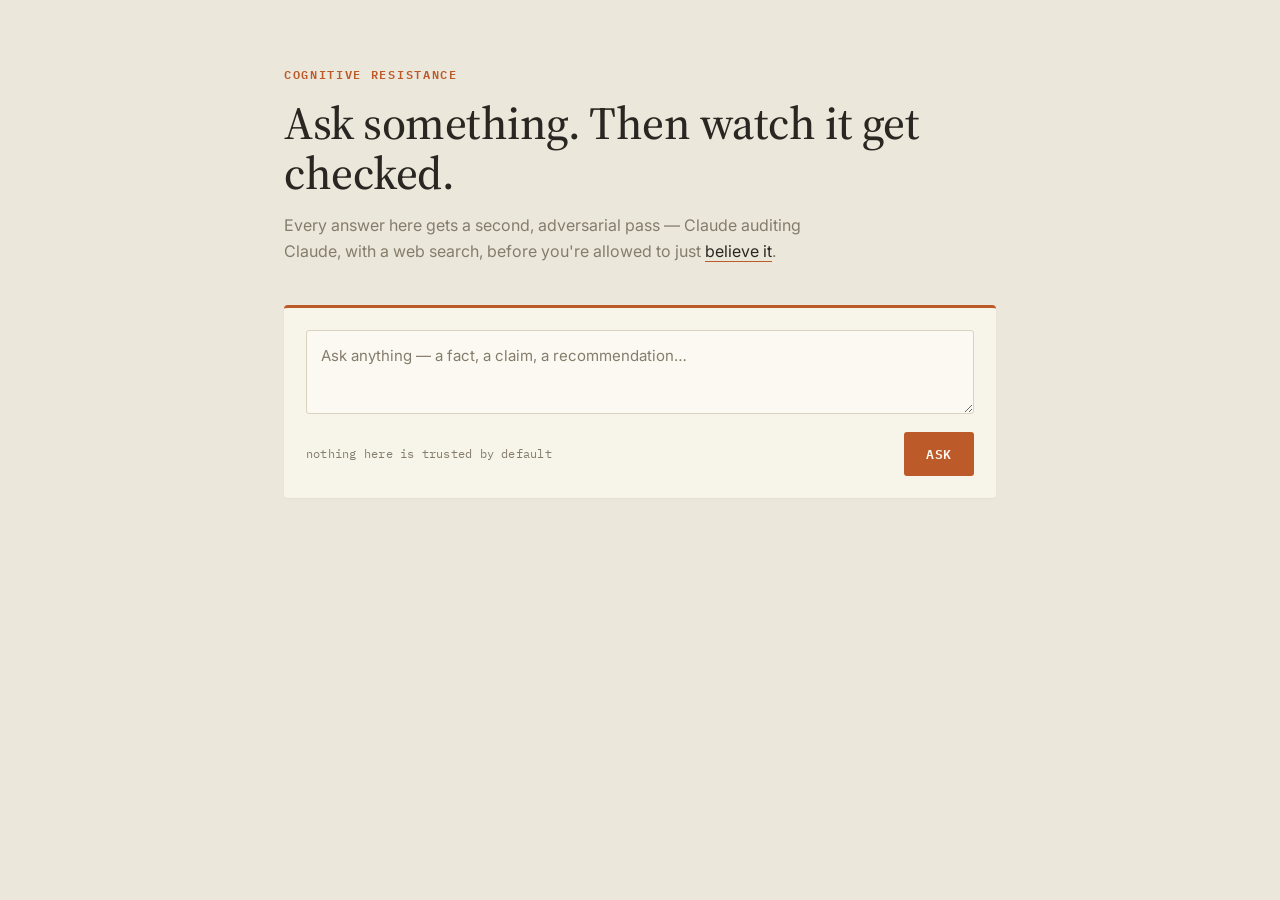
==== cognitive-resistance.html @ 1bf79de1 "initial HTML file and JS" ====
<!DOCTYPE html>
<html lang="en">
<head>
<meta charset="UTF-8">
<meta name="viewport" content="width=device-width, initial-scale=1.0">
<title>Cognitive Resistance</title>
<link rel="preconnect" href="https://fonts.googleapis.com">
<link href="https://fonts.googleapis.com/css2?family=Source+Serif+4:ital,opsz,wght@0,8..60,400;0,8..60,500;0,8..60,600;1,8..60,400&family=Inter:wght@400;500;600&family=IBM+Plex+Mono:wght@500;600&display=swap" rel="stylesheet">
<style>
  :root{
    --bg: #ECE7DB;
    --surface: #F7F4EA;
    --surface-raised: #FBF9F2;
    --ink: #2A2722;
    --ink-muted: #857D6C;
    --accent: #BD5A2A;
    --rule: #DBD3BF;
    --verified: #5B7A54;
    --contestable: #B08A2E;
    --unverifiable: #B04A2E;
    --opinion: #756D5C;
  }
  *{ box-sizing: border-box; }
  html, body{
    margin:0; padding:0;
    background: var(--bg);
    color: var(--ink);
    font-family: 'Inter', sans-serif;
    -webkit-font-smoothing: antialiased;
  }
  .wrap{
    max-width: 760px;
    margin: 0 auto;
    padding: clamp(28px, 6vw, 64px) 24px 80px;
  }
  .eyebrow{
    font-family: 'IBM Plex Mono', monospace;
    font-size: 12px;
    font-weight: 600;
    letter-spacing: 0.14em;
    text-transform: uppercase;
    color: var(--accent);
    margin: 0 0 14px;
  }
  h1{
    font-family: 'Source Serif 4', serif;
    font-weight: 500;
    font-size: clamp(32px, 5.5vw, 46px);
    line-height: 1.08;
    margin: 0 0 16px;
    letter-spacing: -0.01em;
  }
  .lede{
    color: var(--ink-muted);
    font-size: 16px;
    line-height: 1.6;
    max-width: 56ch;
    margin: 0 0 40px;
  }
  .lede em{
    color: var(--ink);
    font-style: normal;
    border-bottom: 1.5px solid var(--accent);
  }

  form{
    background: var(--surface);
    border-top: 3px solid var(--accent);
    border-radius: 4px;
    padding: 22px;
    box-shadow: 0 1px 2px rgba(42,39,34,0.04);
  }
  textarea{
    width: 100%;
    min-height: 84px;
    resize: vertical;
    border: 1px solid var(--rule);
    border-radius: 3px;
    background: var(--surface-raised);
    color: var(--ink);
    font-family: 'Inter', sans-serif;
    font-size: 15px;
    line-height: 1.5;
    padding: 14px;
    outline: none;
    transition: border-color .15s ease;
  }
  textarea:focus{ border-color: var(--accent); }
  textarea::placeholder{ color: var(--ink-muted); }

  .form-row{
    display:flex;
    justify-content: space-between;
    align-items:center;
    margin-top: 14px;
  }
  .hint{
    font-family: 'IBM Plex Mono', monospace;
    font-size: 11.5px;
    color: var(--ink-muted);
    letter-spacing: 0.02em;
  }
  button{
    font-family: 'IBM Plex Mono', monospace;
    font-size: 13px;
    font-weight: 600;
    letter-spacing: 0.04em;
    text-transform: uppercase;
    background: var(--accent);
    color: var(--surface-raised);
    border: none;
    border-radius: 3px;
    padding: 11px 22px;
    cursor: pointer;
    transition: opacity .15s ease, transform .1s ease;
  }
  button:hover:not(:disabled){ opacity: 0.88; }
  button:active:not(:disabled){ transform: translateY(1px); }
  button:disabled{ opacity: 0.5; cursor: default; }

  .status{
    display:flex;
    align-items:center;
    gap: 10px;
    margin: 28px 2px;
    font-family: 'IBM Plex Mono', monospace;
    font-size: 13px;
    color: var(--ink-muted);
    opacity:0;
    animation: fadein .3s ease forwards;
  }
  .spinner{
    width: 13px; height: 13px;
    border-radius: 50%;
    border: 2px solid var(--rule);
    border-top-color: var(--accent);
    animation: spin .7s linear infinite;
  }
  @keyframes spin{ to{ transform: rotate(360deg); } }
  @keyframes fadein{ to{ opacity:1; } }

  .panel{
    margin-top: 34px;
    opacity: 0;
    animation: rise .45s ease forwards;
  }
  @keyframes rise{
    from{ opacity:0; transform: translateY(8px); }
    to{ opacity:1; transform: translateY(0); }
  }

  .panel-label{
    font-family: 'IBM Plex Mono', monospace;
    font-size: 11.5px;
    font-weight: 600;
    letter-spacing: 0.12em;
    text-transform: uppercase;
    color: var(--ink-muted);
    margin-bottom: 10px;
    display:flex;
    align-items:center;
    gap: 8px;
  }
  .panel-label .n{
    width: 18px; height:18px;
    border-radius: 50%;
    background: var(--ink);
    color: var(--surface);
    font-size: 10px;
    display:flex; align-items:center; justify-content:center;
    flex-shrink:0;
  }

  .answer-box{
    background: var(--surface-raised);
    border: 1px solid var(--rule);
    border-radius: 4px;
    padding: 20px 22px;
    font-size: 15.5px;
    line-height: 1.65;
    white-space: pre-wrap;
  }

  .gauge-card{
    background: var(--ink);
    color: var(--surface);
    border-radius: 4px;
    padding: 22px 24px;
    margin-bottom: 20px;
  }
  .gauge-top{
    display:flex;
    justify-content: space-between;
    align-items: baseline;
    gap: 12px;
    margin-bottom: 12px;
  }
  .gauge-stat{
    font-family: 'Source Serif 4', serif;
    font-size: 30px;
    line-height:1;
  }
  .gauge-verdict{
    font-family: 'IBM Plex Mono', monospace;
    font-size: 11px;
    letter-spacing: 0.08em;
    text-transform: uppercase;
    color: var(--accent);
    text-align: right;
  }
  .gauge-bar{
    display:flex;
    gap: 3px;
    height: 8px;
    border-radius: 2px;
    overflow: hidden;
  }
  .gauge-seg{ flex:1; background: rgba(247,244,234,0.15); }
  .gauge-seg.fill{ background: var(--accent); }
  .gauge-caption{
    margin-top: 10px;
    font-size: 13px;
    color: rgba(247,244,234,0.7);
    line-height:1.5;
  }

  .claim{
    border-left: 3px solid var(--rule);
    padding: 4px 0 4px 16px;
    margin-bottom: 16px;
    opacity: 0;
    animation: rise .4s ease forwards;
  }
  .claim.verified{ border-color: var(--verified); }
  .claim.contestable{ border-color: var(--contestable); }
  .claim.unverifiable{ border-color: var(--unverifiable); }
  .claim.opinion{ border-color: var(--opinion); }

  .claim-top{
    display:flex;
    align-items:center;
    gap: 8px;
    margin-bottom: 5px;
  }
  .tag{
    font-family: 'IBM Plex Mono', monospace;
    font-size: 10.5px;
    font-weight: 600;
    letter-spacing: 0.06em;
    text-transform: uppercase;
    padding: 2px 7px;
    border-radius: 20px;
  }
  .tag.verified{ background: rgba(91,122,84,0.15); color: var(--verified); }
  .tag.contestable{ background: rgba(176,138,46,0.15); color: var(--contestable); }
  .tag.unverifiable{ background: rgba(176,74,46,0.15); color: var(--unverifiable); }
  .tag.opinion{ background: rgba(117,109,92,0.15); color: var(--opinion); }

  .claim-text{
    font-size: 14.5px;
    line-height: 1.55;
    margin: 0 0 4px;
  }
  .claim-note{
    font-size: 13.5px;
    line-height: 1.5;
    color: var(--ink-muted);
    margin: 0;
  }
  .claim-check{
    font-size: 13px;
    line-height: 1.5;
    color: var(--ink);
    margin: 6px 0 0;
    font-family: 'IBM Plex Mono', monospace;
  }
  .claim-check::before{ content: "→ "; color: var(--accent); }

  .footer-quote{
    margin-top: 44px;
    padding-top: 20px;
    border-top: 1px solid var(--rule);
    display:flex;
    gap: 14px;
  }
  .footer-quote .bar{ width:3px; background: var(--accent); flex-shrink:0; border-radius:2px; }
  .footer-quote p{
    color: var(--ink-muted);
    font-size: 14px;
    line-height: 1.6;
    margin: 0;
  }

  .error-box{
    background: rgba(176,74,46,0.08);
    border: 1px solid rgba(176,74,46,0.25);
    color: var(--unverifiable);
    border-radius: 4px;
    padding: 14px 16px;
    font-size: 14px;
    margin-top: 20px;
  }

  .reset-link{
    display:inline-block;
    margin-top: 28px;
    font-family: 'IBM Plex Mono', monospace;
    font-size: 12.5px;
    color: var(--ink-muted);
    text-decoration: underline;
    cursor: pointer;
    background:none; border:none; padding:0;
  }
  .reset-link:hover{ color: var(--ink); }
</style>
</head>
<body>
<div class="wrap">
  <p class="eyebrow">Cognitive Resistance</p>
  <h1>Ask something. Then watch it get checked.</h1>
  <p class="lede">Every answer here gets a second, adversarial pass — Claude auditing Claude, with a web search, before you're allowed to just <em>believe it</em>.</p>

  <form id="askForm">
    <textarea id="promptInput" placeholder="Ask anything — a fact, a claim, a recommendation…" required></textarea>
    <div class="form-row">
      <span class="hint" id="hintText">nothing here is trusted by default</span>
      <button type="submit" id="submitBtn">Ask</button>
    </div>
  </form>

  <div id="results"></div>
</div>

<script>
const form = document.getElementById('askForm');
const input = document.getElementById('promptInput');
const btn = document.getElementById('submitBtn');
const results = document.getElementById('results');
const hint = document.getElementById('hintText');

const TIER_LABEL = {
  verified: 'Verified',
  contestable: 'Contestable',
  unverifiable: 'Unverifiable',
  opinion: 'Opinion as fact'
};

function esc(str){
  const d = document.createElement('div');
  d.textContent = str ?? '';
  return d.innerHTML;
}

function statusEl(text){
  const el = document.createElement('div');
  el.className = 'status';
  el.innerHTML = `<div class="spinner"></div><span>${esc(text)}</span>`;
  return el;
}

async function callClaude(messages, tools){
  const body = {
    model: "claude-sonnet-4-6",
    max_tokens: 1200,
    messages
  };
  if (tools) body.tools = tools;
  const res = await fetch("https://api.anthropic.com/v1/messages", {
    method: "POST",
    headers: { "Content-Type": "application/json" },
    body: JSON.stringify(body)
  });
  if (!res.ok) throw new Error("API request failed (" + res.status + ")");
  const data = await res.json();
  const text = (data.content || [])
    .filter(b => b.type === "text")
    .map(b => b.text)
    .join("\n")
    .trim();
  return text;
}

function parseAudit(raw){
  let cleaned = raw.replace(/```json/gi, '').replace(/```/g, '').trim();
  const firstBrace = cleaned.indexOf('{');
  const lastBrace = cleaned.lastIndexOf('}');
  if (firstBrace !== -1 && lastBrace !== -1) {
    cleaned = cleaned.slice(firstBrace, lastBrace + 1);
  }
  return JSON.parse(cleaned);
}

form.addEventListener('submit', async (e) => {
  e.preventDefault();
  const question = input.value.trim();
  if (!question) return;

  btn.disabled = true;
  hint.textContent = 'working…';
  results.innerHTML = '';

  const s1 = statusEl('Sending your question to Claude…');
  results.appendChild(s1);

  try {
    const answer = await callClaude([{ role: "user", content: question }]);

    s1.remove();
    const answerPanel = document.createElement('div');
    answerPanel.className = 'panel';
    answerPanel.innerHTML = `
      <div class="panel-label"><span class="n">1</span>What Claude said</div>
      <div class="answer-box">${esc(answer)}</div>
    `;
    results.appendChild(answerPanel);

    const s2 = statusEl('Auditing that answer — checking claims against the web…');
    results.appendChild(s2);

    const auditPrompt = `You are a skeptical fact-checking auditor reviewing an AI-generated answer. Be genuinely adversarial — do not rubber-stamp claims. Use web search to check specific, checkable claims.

ORIGINAL QUESTION:
${question}

ANSWER TO AUDIT:
${answer}

Break the answer into its distinct factual or evaluative claims (skip pure filler/pleasantries). For each claim, assign exactly one tier:
- "verified": checked against a real source and confirmed
- "contestable": reasonable people or sources disagree, or it depends on unstated context
- "unverifiable": no way to confirm this from available sources, too vague, or a future prediction
- "opinion": stated as fact but is actually a judgment call or value claim

Respond with ONLY raw JSON, no markdown fences, no preamble, in exactly this shape:
{
  "summary": "one blunt sentence on how much of this answer should be trusted as-is",
  "claims": [
    {"text": "short paraphrase of the claim, under 20 words", "tier": "verified|contestable|unverifiable|opinion", "note": "one sentence on why", "check": "a concrete way to verify it yourself, or null if tier is verified"}
  ]
}

If the answer has no meaningful factual claims (e.g. it's creative writing or a simple greeting), return an empty claims array and say so in the summary.`;

    const auditRaw = await callClaude(
      [{ role: "user", content: auditPrompt }],
      [{ type: "web_search_20250305", name: "web_search" }]
    );

    s2.remove();

    let audit;
    try {
      audit = parseAudit(auditRaw);
    } catch (parseErr) {
      const fallback = document.createElement('div');
      fallback.className = 'panel';
      fallback.innerHTML = `
        <div class="panel-label"><span class="n">2</span>Under its own scrutiny</div>
        <div class="answer-box">${esc(auditRaw)}</div>
      `;
      results.appendChild(fallback);
      hint.textContent = 'nothing here is trusted by default';
      btn.disabled = false;
      return;
    }

    const claims = audit.claims || [];
    const total = claims.length;
    const shaky = claims.filter(c => c.tier !== 'verified').length;
    const verdict = total === 0 ? 'no checkable claims'
      : shaky === 0 ? 'holds up'
      : shaky === total ? 'mostly unconfirmed'
      : 'mixed';

    const auditPanel = document.createElement('div');
    auditPanel.className = 'panel';

    let gaugeHtml = '';
    if (total > 0) {
      const segs = Array.from({length: total}, (_, i) =>
        `<div class="gauge-seg ${i < shaky ? 'fill' : ''}"></div>`
      ).join('');
      gaugeHtml = `
        <div class="gauge-card">
          <div class="gauge-top">
            <div class="gauge-stat">${shaky} of ${total} claims need a second look</div>
            <div class="gauge-verdict">${esc(verdict)}</div>
          </div>
          <div class="gauge-bar">${segs}</div>
          <p class="gauge-caption">${esc(audit.summary || '')}</p>
        </div>
      `;
    } else {
      gaugeHtml = `
        <div class="gauge-card">
          <div class="gauge-top">
            <div class="gauge-stat">Nothing to check</div>
            <div class="gauge-verdict">${esc(verdict)}</div>
          </div>
          <p class="gauge-caption">${esc(audit.summary || '')}</p>
        </div>
      `;
    }

    const claimsHtml = claims.map((c, i) => {
      const tier = ['verified','contestable','unverifiable','opinion'].includes(c.tier) ? c.tier : 'contestable';
      return `
        <div class="claim ${tier}" style="animation-delay:${0.05 * i}s">
          <div class="claim-top"><span class="tag ${tier}">${TIER_LABEL[tier]}</span></div>
          <p class="claim-text">${esc(c.text)}</p>
          <p class="claim-note">${esc(c.note || '')}</p>
          ${c.check ? `<p class="claim-check">${esc(c.check)}</p>` : ''}
        </div>
      `;
    }).join('');

    auditPanel.innerHTML = `
      <div class="panel-label"><span class="n">2</span>Under its own scrutiny</div>
      ${gaugeHtml}
      ${claimsHtml}
    `;
    results.appendChild(auditPanel);

    const footer = document.createElement('div');
    footer.className = 'footer-quote';
    footer.innerHTML = `
      <div class="bar"></div>
      <p>This second pass is still Claude — it can miss things or be wrong too. Treat it as a prompt to go check, not a verdict.</p>
    `;
    results.appendChild(footer);

    const resetBtn = document.createElement('button');
    resetBtn.className = 'reset-link';
    resetBtn.textContent = 'Ask something else';
    resetBtn.onclick = () => { results.innerHTML = ''; input.value=''; input.focus(); };
    results.appendChild(resetBtn);

    hint.textContent = 'nothing here is trusted by default';
    btn.disabled = false;

  } catch (err) {
    s1.remove();
    const errEl = document.createElement('div');
    errEl.className = 'error-box';
    errEl.textContent = 'Something went wrong: ' + err.message;
    results.appendChild(errEl);
    hint.textContent = 'nothing here is trusted by default';
    btn.disabled = false;
  }
});
</script>
</body>
</html>
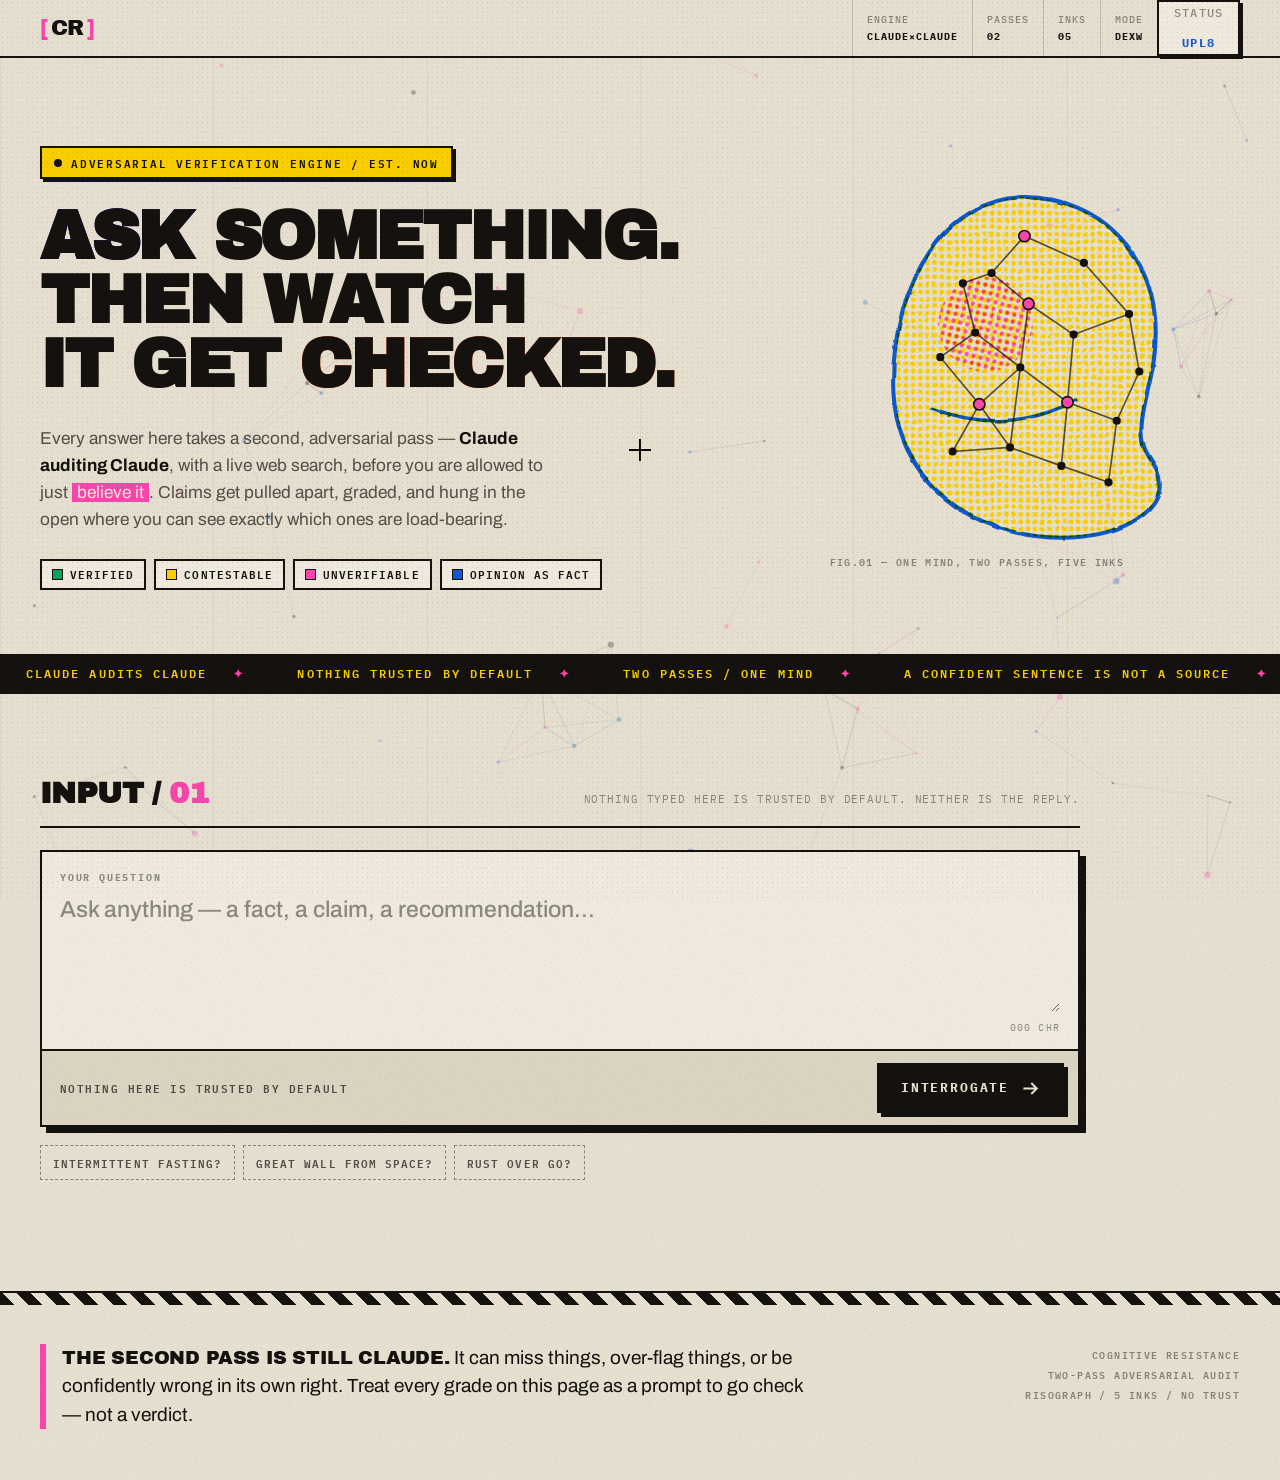
==== commit 2f8a72b0: "Rebuild UI: brutalist + risograph cognition graph Replaces the editorial layout with a brutalist sys" ====
--- a/cognitive-resistance.html
+++ b/cognitive-resistance.html
@@ -1,553 +1,239 @@
 <!DOCTYPE html>
-<html lang="en">
+<html lang="en" data-phase="idle">
 <head>
 <meta charset="UTF-8">
 <meta name="viewport" content="width=device-width, initial-scale=1.0">
-<title>Cognitive Resistance</title>
+<title>Cognitive Resistance — Adversarial Verification Engine</title>
+<meta name="description" content="Every answer gets a second, adversarial pass. Claude auditing Claude, with a web search, before you're allowed to just believe it.">
 <link rel="preconnect" href="https://fonts.googleapis.com">
-<link href="https://fonts.googleapis.com/css2?family=Source+Serif+4:ital,opsz,wght@0,8..60,400;0,8..60,500;0,8..60,600;1,8..60,400&family=Inter:wght@400;500;600&family=IBM+Plex+Mono:wght@500;600&display=swap" rel="stylesheet">
-<style>
-  :root{
-    --bg: #ECE7DB;
-    --surface: #F7F4EA;
-    --surface-raised: #FBF9F2;
-    --ink: #2A2722;
-    --ink-muted: #857D6C;
-    --accent: #BD5A2A;
-    --rule: #DBD3BF;
-    --verified: #5B7A54;
-    --contestable: #B08A2E;
-    --unverifiable: #B04A2E;
-    --opinion: #756D5C;
-  }
-  *{ box-sizing: border-box; }
-  html, body{
-    margin:0; padding:0;
-    background: var(--bg);
-    color: var(--ink);
-    font-family: 'Inter', sans-serif;
-    -webkit-font-smoothing: antialiased;
-  }
-  .wrap{
-    max-width: 760px;
-    margin: 0 auto;
-    padding: clamp(28px, 6vw, 64px) 24px 80px;
-  }
-  .eyebrow{
-    font-family: 'IBM Plex Mono', monospace;
-    font-size: 12px;
-    font-weight: 600;
-    letter-spacing: 0.14em;
-    text-transform: uppercase;
-    color: var(--accent);
-    margin: 0 0 14px;
-  }
-  h1{
-    font-family: 'Source Serif 4', serif;
-    font-weight: 500;
-    font-size: clamp(32px, 5.5vw, 46px);
-    line-height: 1.08;
-    margin: 0 0 16px;
-    letter-spacing: -0.01em;
-  }
-  .lede{
-    color: var(--ink-muted);
-    font-size: 16px;
-    line-height: 1.6;
-    max-width: 56ch;
-    margin: 0 0 40px;
-  }
-  .lede em{
-    color: var(--ink);
-    font-style: normal;
-    border-bottom: 1.5px solid var(--accent);
-  }
-
-  form{
-    background: var(--surface);
-    border-top: 3px solid var(--accent);
-    border-radius: 4px;
-    padding: 22px;
-    box-shadow: 0 1px 2px rgba(42,39,34,0.04);
-  }
-  textarea{
-    width: 100%;
-    min-height: 84px;
-    resize: vertical;
-    border: 1px solid var(--rule);
-    border-radius: 3px;
-    background: var(--surface-raised);
-    color: var(--ink);
-    font-family: 'Inter', sans-serif;
-    font-size: 15px;
-    line-height: 1.5;
-    padding: 14px;
-    outline: none;
-    transition: border-color .15s ease;
-  }
-  textarea:focus{ border-color: var(--accent); }
-  textarea::placeholder{ color: var(--ink-muted); }
-
-  .form-row{
-    display:flex;
-    justify-content: space-between;
-    align-items:center;
-    margin-top: 14px;
-  }
-  .hint{
-    font-family: 'IBM Plex Mono', monospace;
-    font-size: 11.5px;
-    color: var(--ink-muted);
-    letter-spacing: 0.02em;
-  }
-  button{
-    font-family: 'IBM Plex Mono', monospace;
-    font-size: 13px;
-    font-weight: 600;
-    letter-spacing: 0.04em;
-    text-transform: uppercase;
-    background: var(--accent);
-    color: var(--surface-raised);
-    border: none;
-    border-radius: 3px;
-    padding: 11px 22px;
-    cursor: pointer;
-    transition: opacity .15s ease, transform .1s ease;
-  }
-  button:hover:not(:disabled){ opacity: 0.88; }
-  button:active:not(:disabled){ transform: translateY(1px); }
-  button:disabled{ opacity: 0.5; cursor: default; }
-
-  .status{
-    display:flex;
-    align-items:center;
-    gap: 10px;
-    margin: 28px 2px;
-    font-family: 'IBM Plex Mono', monospace;
-    font-size: 13px;
-    color: var(--ink-muted);
-    opacity:0;
-    animation: fadein .3s ease forwards;
-  }
-  .spinner{
-    width: 13px; height: 13px;
-    border-radius: 50%;
-    border: 2px solid var(--rule);
-    border-top-color: var(--accent);
-    animation: spin .7s linear infinite;
-  }
-  @keyframes spin{ to{ transform: rotate(360deg); } }
-  @keyframes fadein{ to{ opacity:1; } }
-
-  .panel{
-    margin-top: 34px;
-    opacity: 0;
-    animation: rise .45s ease forwards;
-  }
-  @keyframes rise{
-    from{ opacity:0; transform: translateY(8px); }
-    to{ opacity:1; transform: translateY(0); }
-  }
-
-  .panel-label{
-    font-family: 'IBM Plex Mono', monospace;
-    font-size: 11.5px;
-    font-weight: 600;
-    letter-spacing: 0.12em;
-    text-transform: uppercase;
-    color: var(--ink-muted);
-    margin-bottom: 10px;
-    display:flex;
-    align-items:center;
-    gap: 8px;
-  }
-  .panel-label .n{
-    width: 18px; height:18px;
-    border-radius: 50%;
-    background: var(--ink);
-    color: var(--surface);
-    font-size: 10px;
-    display:flex; align-items:center; justify-content:center;
-    flex-shrink:0;
-  }
-
-  .answer-box{
-    background: var(--surface-raised);
-    border: 1px solid var(--rule);
-    border-radius: 4px;
-    padding: 20px 22px;
-    font-size: 15.5px;
-    line-height: 1.65;
-    white-space: pre-wrap;
-  }
-
-  .gauge-card{
-    background: var(--ink);
-    color: var(--surface);
-    border-radius: 4px;
-    padding: 22px 24px;
-    margin-bottom: 20px;
-  }
-  .gauge-top{
-    display:flex;
-    justify-content: space-between;
-    align-items: baseline;
-    gap: 12px;
-    margin-bottom: 12px;
-  }
-  .gauge-stat{
-    font-family: 'Source Serif 4', serif;
-    font-size: 30px;
-    line-height:1;
-  }
-  .gauge-verdict{
-    font-family: 'IBM Plex Mono', monospace;
-    font-size: 11px;
-    letter-spacing: 0.08em;
-    text-transform: uppercase;
-    color: var(--accent);
-    text-align: right;
-  }
-  .gauge-bar{
-    display:flex;
-    gap: 3px;
-    height: 8px;
-    border-radius: 2px;
-    overflow: hidden;
-  }
-  .gauge-seg{ flex:1; background: rgba(247,244,234,0.15); }
-  .gauge-seg.fill{ background: var(--accent); }
-  .gauge-caption{
-    margin-top: 10px;
-    font-size: 13px;
-    color: rgba(247,244,234,0.7);
-    line-height:1.5;
-  }
-
-  .claim{
-    border-left: 3px solid var(--rule);
-    padding: 4px 0 4px 16px;
-    margin-bottom: 16px;
-    opacity: 0;
-    animation: rise .4s ease forwards;
-  }
-  .claim.verified{ border-color: var(--verified); }
-  .claim.contestable{ border-color: var(--contestable); }
-  .claim.unverifiable{ border-color: var(--unverifiable); }
-  .claim.opinion{ border-color: var(--opinion); }
-
-  .claim-top{
-    display:flex;
-    align-items:center;
-    gap: 8px;
-    margin-bottom: 5px;
-  }
-  .tag{
-    font-family: 'IBM Plex Mono', monospace;
-    font-size: 10.5px;
-    font-weight: 600;
-    letter-spacing: 0.06em;
-    text-transform: uppercase;
-    padding: 2px 7px;
-    border-radius: 20px;
-  }
-  .tag.verified{ background: rgba(91,122,84,0.15); color: var(--verified); }
-  .tag.contestable{ background: rgba(176,138,46,0.15); color: var(--contestable); }
-  .tag.unverifiable{ background: rgba(176,74,46,0.15); color: var(--unverifiable); }
-  .tag.opinion{ background: rgba(117,109,92,0.15); color: var(--opinion); }
-
-  .claim-text{
-    font-size: 14.5px;
-    line-height: 1.55;
-    margin: 0 0 4px;
-  }
-  .claim-note{
-    font-size: 13.5px;
-    line-height: 1.5;
-    color: var(--ink-muted);
-    margin: 0;
-  }
-  .claim-check{
-    font-size: 13px;
-    line-height: 1.5;
-    color: var(--ink);
-    margin: 6px 0 0;
-    font-family: 'IBM Plex Mono', monospace;
-  }
-  .claim-check::before{ content: "→ "; color: var(--accent); }
-
-  .footer-quote{
-    margin-top: 44px;
-    padding-top: 20px;
-    border-top: 1px solid var(--rule);
-    display:flex;
-    gap: 14px;
-  }
-  .footer-quote .bar{ width:3px; background: var(--accent); flex-shrink:0; border-radius:2px; }
-  .footer-quote p{
-    color: var(--ink-muted);
-    font-size: 14px;
-    line-height: 1.6;
-    margin: 0;
-  }
-
-  .error-box{
-    background: rgba(176,74,46,0.08);
-    border: 1px solid rgba(176,74,46,0.25);
-    color: var(--unverifiable);
-    border-radius: 4px;
-    padding: 14px 16px;
-    font-size: 14px;
-    margin-top: 20px;
-  }
-
-  .reset-link{
-    display:inline-block;
-    margin-top: 28px;
-    font-family: 'IBM Plex Mono', monospace;
-    font-size: 12.5px;
-    color: var(--ink-muted);
-    text-decoration: underline;
-    cursor: pointer;
-    background:none; border:none; padding:0;
-  }
-  .reset-link:hover{ color: var(--ink); }
-</style>
+<link rel="preconnect" href="https://fonts.gstatic.com" crossorigin>
+<link href="https://fonts.googleapis.com/css2?family=Archivo+Black&family=Archivo:wght@400;500;600;700&family=IBM+Plex+Mono:wght@400;500;600;700&display=swap" rel="stylesheet">
+<link rel="stylesheet" href="style.css">
 </head>
 <body>
-<div class="wrap">
-  <p class="eyebrow">Cognitive Resistance</p>
-  <h1>Ask something. Then watch it get checked.</h1>
-  <p class="lede">Every answer here gets a second, adversarial pass — Claude auditing Claude, with a web search, before you're allowed to just <em>believe it</em>.</p>
-
-  <form id="askForm">
-    <textarea id="promptInput" placeholder="Ask anything — a fact, a claim, a recommendation…" required></textarea>
-    <div class="form-row">
-      <span class="hint" id="hintText">nothing here is trusted by default</span>
-      <button type="submit" id="submitBtn">Ask</button>
+
+<!-- ══════════ PRINT ARTEFACT LAYERS ══════════ -->
+<div class="paper-grain" aria-hidden="true"></div>
+<div class="paper-halftone" aria-hidden="true"></div>
+<canvas id="lattice" class="lattice" aria-hidden="true"></canvas>
+<div class="reticle" id="reticle" aria-hidden="true"><i></i><i></i></div>
+
+<!-- ══════════ RISOGRAPH SVG DEFS (inks, halftones, misregistration) ══════════ -->
+<svg class="riso-defs" aria-hidden="true" focusable="false">
+  <defs>
+    <!-- halftone screens, one per ink, each rotated to its own screen angle like real 4-colour separation -->
+    <pattern id="ht-pink" width="7" height="7" patternUnits="userSpaceOnUse" patternTransform="rotate(15)">
+      <circle cx="3.5" cy="3.5" r="2.1" fill="#FF48B0"/>
+    </pattern>
+    <pattern id="ht-blue" width="7" height="7" patternUnits="userSpaceOnUse" patternTransform="rotate(75)">
+      <circle cx="3.5" cy="3.5" r="2.1" fill="#0F5BD9"/>
+    </pattern>
+    <pattern id="ht-yellow" width="7" height="7" patternUnits="userSpaceOnUse" patternTransform="rotate(0)">
+      <circle cx="3.5" cy="3.5" r="2.3" fill="#FFD400"/>
+    </pattern>
+    <pattern id="ht-green" width="7" height="7" patternUnits="userSpaceOnUse" patternTransform="rotate(45)">
+      <circle cx="3.5" cy="3.5" r="2.1" fill="#00A95C"/>
+    </pattern>
+    <pattern id="ht-ink" width="6" height="6" patternUnits="userSpaceOnUse" patternTransform="rotate(45)">
+      <circle cx="3" cy="3" r="1.7" fill="#14110E"/>
+    </pattern>
+    <pattern id="ht-sparse" width="10" height="10" patternUnits="userSpaceOnUse" patternTransform="rotate(30)">
+      <circle cx="5" cy="5" r="1.5" fill="#14110E" opacity=".55"/>
+    </pattern>
+
+    <!-- rough, ink-bled edges: the signature riso "the drum wobbled" look -->
+    <filter id="riso-rough" x="-12%" y="-12%" width="124%" height="124%">
+      <feTurbulence type="fractalNoise" baseFrequency="0.045" numOctaves="3" seed="7" result="n"/>
+      <feDisplacementMap in="SourceGraphic" in2="n" scale="3.2" xChannelSelector="R" yChannelSelector="G"/>
+    </filter>
+    <filter id="riso-rough-soft" x="-12%" y="-12%" width="124%" height="124%">
+      <feTurbulence type="fractalNoise" baseFrequency="0.08" numOctaves="2" seed="3" result="n"/>
+      <feDisplacementMap in="SourceGraphic" in2="n" scale="1.6" xChannelSelector="R" yChannelSelector="G"/>
+    </filter>
+    <!-- ink spread / soft overprint bloom -->
+    <filter id="ink-spread" x="-30%" y="-30%" width="160%" height="160%">
+      <feGaussianBlur stdDeviation="2.4" result="b"/>
+      <feComponentTransfer in="b"><feFuncA type="linear" slope="1.9" intercept="-0.12"/></feComponentTransfer>
+    </filter>
+    <!-- paper fibre noise used by the hero plate -->
+    <filter id="paper-noise">
+      <feTurbulence type="fractalNoise" baseFrequency="0.9" numOctaves="4" stitchTiles="stitch"/>
+      <feColorMatrix type="saturate" values="0"/>
+    </filter>
+
+    <!-- node glyph: a printed cognition cell -->
+    <symbol id="glyph-cell" viewBox="0 0 24 24">
+      <circle cx="12" cy="12" r="10" fill="none" stroke="currentColor" stroke-width="2"/>
+      <circle cx="12" cy="12" r="3.4" fill="currentColor"/>
+    </symbol>
+  </defs>
+</svg>
+
+<!-- ══════════ MASTHEAD ══════════ -->
+<header class="masthead" id="masthead">
+  <a class="mark" href="#console">
+    <span class="mark-brk">[</span><span class="mark-id">CR</span><span class="mark-brk">]</span>
+  </a>
+  <nav class="spec" aria-label="System specification">
+    <span class="spec-cell"><b>ENGINE</b><i>CLAUDE×CLAUDE</i></span>
+    <span class="spec-cell"><b>PASSES</b><i>02</i></span>
+    <span class="spec-cell"><b>INKS</b><i>05</i></span>
+    <span class="spec-cell" id="specMode"><b>MODE</b><i data-scramble>DEMO</i></span>
+    <span class="spec-cell status" id="specStatus"><b>STATUS</b><i data-scramble>IDLE</i></span>
+  </nav>
+</header>
+
+<main>
+
+  <!-- ══════════ HERO ══════════ -->
+  <section class="hero" id="hero">
+    <div class="hero-copy">
+      <p class="kicker" data-reveal><span class="dot"></span>ADVERSARIAL VERIFICATION ENGINE / EST. NOW</p>
+
+      <h1 class="display" data-reveal>
+        <span class="line"><span class="misreg" data-text="ASK">ASK</span> SOMETHING.</span>
+        <span class="line">THEN WATCH</span>
+        <span class="line">IT GET <span class="misreg hot" data-text="CHECKED.">CHECKED.</span></span>
+      </h1>
+
+      <p class="lede" data-reveal>
+        Every answer here takes a second, adversarial pass —
+        <b>Claude auditing Claude</b>, with a live web search, before you are allowed to
+        just <em>believe it</em>. Claims get pulled apart, graded, and hung in the open
+        where you can see exactly which ones are load-bearing.
+      </p>
+
+      <ul class="tier-key" data-reveal>
+        <li class="k-verified"><span></span>VERIFIED</li>
+        <li class="k-contestable"><span></span>CONTESTABLE</li>
+        <li class="k-unverifiable"><span></span>UNVERIFIABLE</li>
+        <li class="k-opinion"><span></span>OPINION AS FACT</li>
+      </ul>
     </div>
-  </form>
-
-  <div id="results"></div>
-</div>
-
-<script>
-const form = document.getElementById('askForm');
-const input = document.getElementById('promptInput');
-const btn = document.getElementById('submitBtn');
-const results = document.getElementById('results');
-const hint = document.getElementById('hintText');
-
-const TIER_LABEL = {
-  verified: 'Verified',
-  contestable: 'Contestable',
-  unverifiable: 'Unverifiable',
-  opinion: 'Opinion as fact'
-};
-
-function esc(str){
-  const d = document.createElement('div');
-  d.textContent = str ?? '';
-  return d.innerHTML;
-}
-
-function statusEl(text){
-  const el = document.createElement('div');
-  el.className = 'status';
-  el.innerHTML = `<div class="spinner"></div><span>${esc(text)}</span>`;
-  return el;
-}
-
-async function callClaude(messages, tools){
-  const body = {
-    model: "claude-sonnet-4-6",
-    max_tokens: 1200,
-    messages
-  };
-  if (tools) body.tools = tools;
-  const res = await fetch("https://api.anthropic.com/v1/messages", {
-    method: "POST",
-    headers: { "Content-Type": "application/json" },
-    body: JSON.stringify(body)
-  });
-  if (!res.ok) throw new Error("API request failed (" + res.status + ")");
-  const data = await res.json();
-  const text = (data.content || [])
-    .filter(b => b.type === "text")
-    .map(b => b.text)
-    .join("\n")
-    .trim();
-  return text;
-}
-
-function parseAudit(raw){
-  let cleaned = raw.replace(/```json/gi, '').replace(/```/g, '').trim();
-  const firstBrace = cleaned.indexOf('{');
-  const lastBrace = cleaned.lastIndexOf('}');
-  if (firstBrace !== -1 && lastBrace !== -1) {
-    cleaned = cleaned.slice(firstBrace, lastBrace + 1);
-  }
-  return JSON.parse(cleaned);
-}
-
-form.addEventListener('submit', async (e) => {
-  e.preventDefault();
-  const question = input.value.trim();
-  if (!question) return;
-
-  btn.disabled = true;
-  hint.textContent = 'working…';
-  results.innerHTML = '';
-
-  const s1 = statusEl('Sending your question to Claude…');
-  results.appendChild(s1);
-
-  try {
-    const answer = await callClaude([{ role: "user", content: question }]);
-
-    s1.remove();
-    const answerPanel = document.createElement('div');
-    answerPanel.className = 'panel';
-    answerPanel.innerHTML = `
-      <div class="panel-label"><span class="n">1</span>What Claude said</div>
-      <div class="answer-box">${esc(answer)}</div>
-    `;
-    results.appendChild(answerPanel);
-
-    const s2 = statusEl('Auditing that answer — checking claims against the web…');
-    results.appendChild(s2);
-
-    const auditPrompt = `You are a skeptical fact-checking auditor reviewing an AI-generated answer. Be genuinely adversarial — do not rubber-stamp claims. Use web search to check specific, checkable claims.
-
-ORIGINAL QUESTION:
-${question}
-
-ANSWER TO AUDIT:
-${answer}
-
-Break the answer into its distinct factual or evaluative claims (skip pure filler/pleasantries). For each claim, assign exactly one tier:
-- "verified": checked against a real source and confirmed
-- "contestable": reasonable people or sources disagree, or it depends on unstated context
-- "unverifiable": no way to confirm this from available sources, too vague, or a future prediction
-- "opinion": stated as fact but is actually a judgment call or value claim
-
-Respond with ONLY raw JSON, no markdown fences, no preamble, in exactly this shape:
-{
-  "summary": "one blunt sentence on how much of this answer should be trusted as-is",
-  "claims": [
-    {"text": "short paraphrase of the claim, under 20 words", "tier": "verified|contestable|unverifiable|opinion", "note": "one sentence on why", "check": "a concrete way to verify it yourself, or null if tier is verified"}
-  ]
-}
-
-If the answer has no meaningful factual claims (e.g. it's creative writing or a simple greeting), return an empty claims array and say so in the summary.`;
-
-    const auditRaw = await callClaude(
-      [{ role: "user", content: auditPrompt }],
-      [{ type: "web_search_20250305", name: "web_search" }]
-    );
-
-    s2.remove();
-
-    let audit;
-    try {
-      audit = parseAudit(auditRaw);
-    } catch (parseErr) {
-      const fallback = document.createElement('div');
-      fallback.className = 'panel';
-      fallback.innerHTML = `
-        <div class="panel-label"><span class="n">2</span>Under its own scrutiny</div>
-        <div class="answer-box">${esc(auditRaw)}</div>
-      `;
-      results.appendChild(fallback);
-      hint.textContent = 'nothing here is trusted by default';
-      btn.disabled = false;
-      return;
-    }
-
-    const claims = audit.claims || [];
-    const total = claims.length;
-    const shaky = claims.filter(c => c.tier !== 'verified').length;
-    const verdict = total === 0 ? 'no checkable claims'
-      : shaky === 0 ? 'holds up'
-      : shaky === total ? 'mostly unconfirmed'
-      : 'mixed';
-
-    const auditPanel = document.createElement('div');
-    auditPanel.className = 'panel';
-
-    let gaugeHtml = '';
-    if (total > 0) {
-      const segs = Array.from({length: total}, (_, i) =>
-        `<div class="gauge-seg ${i < shaky ? 'fill' : ''}"></div>`
-      ).join('');
-      gaugeHtml = `
-        <div class="gauge-card">
-          <div class="gauge-top">
-            <div class="gauge-stat">${shaky} of ${total} claims need a second look</div>
-            <div class="gauge-verdict">${esc(verdict)}</div>
+
+    <!-- risograph hero plate: 3 misregistered ink separations of one cognition head -->
+    <figure class="hero-plate" data-reveal aria-label="Risograph print of a head rendered as a node network">
+      <svg viewBox="0 0 420 420" class="plate-svg">
+        <g class="plate-ink plate-yellow" filter="url(#riso-rough)">
+          <path d="M210 44c74 0 128 56 128 132 0 44-14 66-14 96 0 26 18 30 18 52 0 30-42 52-96 52-84 0-164-52-164-152S136 44 210 44Z" fill="url(#ht-yellow)"/>
+        </g>
+        <g class="plate-ink plate-blue" filter="url(#riso-rough)">
+          <path d="M210 44c74 0 128 56 128 132 0 44-14 66-14 96 0 26 18 30 18 52 0 30-42 52-96 52-84 0-164-52-164-152S136 44 210 44Z" fill="none" stroke="#0F5BD9" stroke-width="4"/>
+          <path d="M120 250c46 18 96 16 140-8" fill="none" stroke="#0F5BD9" stroke-width="3.5" stroke-linecap="round"/>
+        </g>
+        <g class="plate-ink plate-pink" filter="url(#riso-rough-soft)">
+          <circle cx="172" cy="168" r="46" fill="url(#ht-pink)"/>
+        </g>
+        <!-- the cognition network, drawn on top in key ink -->
+        <g class="plate-net" stroke="#14110E" fill="#14110E">
+          <g class="plate-edges" stroke-width="1.6" fill="none" stroke-linecap="round"></g>
+          <g class="plate-nodes"></g>
+        </g>
+        <text class="plate-caption" x="20" y="404">FIG.01 — ONE MIND, TWO PASSES, FIVE INKS</text>
+      </svg>
+    </figure>
+  </section>
+
+  <!-- ══════════ TICKER ══════════ -->
+  <div class="ticker" aria-hidden="true">
+    <div class="ticker-track" id="tickerTrack"></div>
+  </div>
+
+  <!-- ══════════ CONSOLE ══════════ -->
+  <section class="console" id="console">
+    <div class="console-head">
+      <h2>INPUT / <span>01</span></h2>
+      <p>Nothing typed here is trusted by default. Neither is the reply.</p>
+    </div>
+
+    <form id="askForm" class="rig" novalidate>
+      <div class="rig-body">
+        <label class="field-label" for="promptInput">YOUR QUESTION</label>
+        <textarea id="promptInput" name="prompt" required spellcheck="false"
+          placeholder="Ask anything — a fact, a claim, a recommendation…"></textarea>
+        <div class="field-meter"><span id="charMeter">0</span> CHR</div>
+      </div>
+
+      <div class="rig-foot">
+        <p class="hint" id="hintText" data-scramble>NOTHING HERE IS TRUSTED BY DEFAULT</p>
+        <button type="submit" id="submitBtn" class="btn-brut">
+          <span class="btn-face">
+            <span class="btn-txt">INTERROGATE</span>
+            <svg class="btn-arrow" viewBox="0 0 24 24" aria-hidden="true"><path d="M3 12h16m-6-7 7 7-7 7" fill="none" stroke="currentColor" stroke-width="2.5"/></svg>
+          </span>
+        </button>
+      </div>
+    </form>
+
+    <ul class="seeds" id="seeds" aria-label="Example questions">
+      <li><button type="button" data-seed="Is intermittent fasting better than calorie counting for fat loss?">INTERMITTENT FASTING?</button></li>
+      <li><button type="button" data-seed="Did the Great Wall of China get built to be visible from space, and can you actually see it?">GREAT WALL FROM SPACE?</button></li>
+      <li><button type="button" data-seed="Should a startup pick Rust over Go for a high-throughput API backend in 2026?">RUST OVER GO?</button></li>
+    </ul>
+  </section>
+
+  <!-- ══════════ STAGE : GRAPH + READOUT ══════════ -->
+  <section class="stage" id="stage" hidden>
+    <div class="stage-inner">
+
+      <!-- LEFT: live cognition graph -->
+      <div class="graph-col">
+        <div class="graph-frame">
+          <div class="frame-head">
+            <span class="fh-title">FIG.02 — COGNITION GRAPH</span>
+            <span class="fh-meta" id="graphMeta">0 NODES / 0 EDGES</span>
           </div>
-          <div class="gauge-bar">${segs}</div>
-          <p class="gauge-caption">${esc(audit.summary || '')}</p>
+
+          <svg id="graph" class="graph-svg" role="img" aria-label="Force-directed graph of the answer and its audited claims">
+            <g class="g-edges"></g>
+            <g class="g-pulses"></g>
+            <g class="g-nodes"></g>
+          </svg>
+
+          <div class="frame-foot">
+            <ul class="glegend">
+              <li class="k-verified"><span></span>VER</li>
+              <li class="k-contestable"><span></span>CON</li>
+              <li class="k-unverifiable"><span></span>UNV</li>
+              <li class="k-opinion"><span></span>OPI</li>
+            </ul>
+            <span class="hintlet">DRAG A NODE · HOVER TO CROSS-LINK</span>
+          </div>
         </div>
-      `;
-    } else {
-      gaugeHtml = `
-        <div class="gauge-card">
-          <div class="gauge-top">
-            <div class="gauge-stat">Nothing to check</div>
-            <div class="gauge-verdict">${esc(verdict)}</div>
-          </div>
-          <p class="gauge-caption">${esc(audit.summary || '')}</p>
+
+        <!-- terminal readout -->
+        <div class="readout" id="readout" aria-live="polite">
+          <div class="ro-head">PROCESS LOG</div>
+          <ol class="ro-lines" id="roLines"></ol>
         </div>
-      `;
-    }
-
-    const claimsHtml = claims.map((c, i) => {
-      const tier = ['verified','contestable','unverifiable','opinion'].includes(c.tier) ? c.tier : 'contestable';
-      return `
-        <div class="claim ${tier}" style="animation-delay:${0.05 * i}s">
-          <div class="claim-top"><span class="tag ${tier}">${TIER_LABEL[tier]}</span></div>
-          <p class="claim-text">${esc(c.text)}</p>
-          <p class="claim-note">${esc(c.note || '')}</p>
-          ${c.check ? `<p class="claim-check">${esc(c.check)}</p>` : ''}
-        </div>
-      `;
-    }).join('');
-
-    auditPanel.innerHTML = `
-      <div class="panel-label"><span class="n">2</span>Under its own scrutiny</div>
-      ${gaugeHtml}
-      ${claimsHtml}
-    `;
-    results.appendChild(auditPanel);
-
-    const footer = document.createElement('div');
-    footer.className = 'footer-quote';
-    footer.innerHTML = `
-      <div class="bar"></div>
-      <p>This second pass is still Claude — it can miss things or be wrong too. Treat it as a prompt to go check, not a verdict.</p>
-    `;
-    results.appendChild(footer);
-
-    const resetBtn = document.createElement('button');
-    resetBtn.className = 'reset-link';
-    resetBtn.textContent = 'Ask something else';
-    resetBtn.onclick = () => { results.innerHTML = ''; input.value=''; input.focus(); };
-    results.appendChild(resetBtn);
-
-    hint.textContent = 'nothing here is trusted by default';
-    btn.disabled = false;
-
-  } catch (err) {
-    s1.remove();
-    const errEl = document.createElement('div');
-    errEl.className = 'error-box';
-    errEl.textContent = 'Something went wrong: ' + err.message;
-    results.appendChild(errEl);
-    hint.textContent = 'nothing here is trusted by default';
-    btn.disabled = false;
-  }
-});
-</script>
+      </div>
+
+      <!-- RIGHT: answer, verdict, claims -->
+      <div class="feed-col" id="results"></div>
+    </div>
+  </section>
+
+</main>
+
+<footer class="foot">
+  <div class="foot-rule"></div>
+  <div class="foot-grid">
+    <p class="foot-warn">
+      <b>THE SECOND PASS IS STILL CLAUDE.</b> It can miss things, over-flag things, or be
+      confidently wrong in its own right. Treat every grade on this page as a prompt to go
+      check — not a verdict.
+    </p>
+    <p class="foot-meta">
+      COGNITIVE RESISTANCE<br>
+      TWO-PASS ADVERSARIAL AUDIT<br>
+      RISOGRAPH / 5 INKS / NO TRUST
+    </p>
+  </div>
+</footer>
+
+<script src="riso.js"></script>
+<script src="graph.js"></script>
+<script src="demo-data.js"></script>
+<script src="script.js"></script>
 </body>
 </html>
--- a/style.css
+++ b/style.css
@@ -0,0 +1,866 @@
+/* ═══════════════════════════════════════════════════════════════
+   COGNITIVE RESISTANCE
+   brutalist structure · risograph ink · graph-network cognition
+   ═══════════════════════════════════════════════════════════════ */
+
+/* ── 01 TOKENS ───────────────────────────────────────────────── */
+:root{
+  /* paper stock */
+  --paper:        #EDE6D6;
+  --paper-2:      #F6F1E4;
+  --paper-3:      #E2DAC7;
+
+  /* riso ink drums */
+  --ink:          #14110E;
+  --pink:         #FF48B0;
+  --blue:         #0F5BD9;
+  --yellow:       #FFD400;
+  --green:        #00A95C;
+  --orange:       #FF6C2F;
+
+  /* semantic: verdict tiers */
+  --verified:     var(--green);
+  --contestable:  var(--yellow);
+  --unverifiable: var(--pink);
+  --opinion:      var(--blue);
+
+  --ink-70:  rgba(20,17,14,.70);
+  --ink-45:  rgba(20,17,14,.45);
+  --ink-18:  rgba(20,17,14,.18);
+  --ink-08:  rgba(20,17,14,.08);
+
+  /* brutalist hardware */
+  --rule:      2px solid var(--ink);
+  --rule-hair: 1px solid var(--ink-18);
+  --drop:      6px 6px 0 var(--ink);
+  --drop-sm:   4px 4px 0 var(--ink);
+  --drop-xs:   3px 3px 0 var(--ink);
+
+  --pad:   clamp(18px, 4vw, 40px);
+  --maxw:  1480px;
+
+  --mono: 'IBM Plex Mono', ui-monospace, monospace;
+  --sans: 'Archivo', 'Helvetica Neue', Arial, sans-serif;
+  --disp: 'Archivo Black', 'Archivo', Impact, sans-serif;
+
+  --ease-out: cubic-bezier(.16,1,.3,1);
+  --ease-brut: cubic-bezier(.7,0,.2,1);
+}
+
+*, *::before, *::after{ box-sizing: border-box; }
+
+html{ scroll-behavior: smooth; }
+
+body{
+  margin:0;
+  background: var(--paper);
+  color: var(--ink);
+  font-family: var(--sans);
+  font-size: 16px;
+  line-height: 1.55;
+  overflow-x: hidden;
+  -webkit-font-smoothing: antialiased;
+  cursor: none;
+}
+@media (hover:none), (pointer:coarse){ body{ cursor:auto; } }
+
+/* the printed column grid, faintly visible like registration guides */
+body::before{
+  content:"";
+  position: fixed; inset:0;
+  pointer-events:none;
+  z-index: 1;
+  background-image: repeating-linear-gradient(
+    to right,
+    var(--ink-08) 0 1px,
+    transparent 1px calc(100% / 6)
+  );
+  opacity:.55;
+}
+
+::selection{ background: var(--pink); color: var(--paper-2); }
+
+.riso-defs{ position:absolute; width:0; height:0; overflow:hidden; }
+
+/* ── 02 PRINT ARTEFACTS : grain, halftone, ambient lattice ───── */
+.paper-grain{
+  position: fixed; inset:-150%;
+  z-index: 90;
+  pointer-events:none;
+  opacity:.42;
+  mix-blend-mode: multiply;
+  background-image: url("data:image/svg+xml;utf8,<svg xmlns='http://www.w3.org/2000/svg' width='180' height='180'><filter id='n'><feTurbulence type='fractalNoise' baseFrequency='0.85' numOctaves='4' stitchTiles='stitch'/><feColorMatrix type='saturate' values='0'/></filter><rect width='180' height='180' filter='url(%23n)' opacity='0.55'/></svg>");
+  animation: grain 1.1s steps(1) infinite;
+}
+@keyframes grain{
+  0%   { transform: translate(0,0); }
+  20%  { transform: translate(-3%,2%); }
+  40%  { transform: translate(2%,-3%); }
+  60%  { transform: translate(-2%,-2%); }
+  80%  { transform: translate(3%,1%); }
+  100% { transform: translate(0,0); }
+}
+
+/* a whisper of halftone rosette over the whole sheet */
+.paper-halftone{
+  position: fixed; inset:0;
+  z-index: 89;
+  pointer-events:none;
+  opacity:.11;
+  mix-blend-mode: multiply;
+  background-image: radial-gradient(var(--ink) 0.9px, transparent 1px);
+  background-size: 5px 5px;
+}
+
+.lattice{
+  position: fixed; inset:0;
+  width:100%; height:100%;
+  z-index:0;
+  pointer-events:none;
+  opacity:.9;
+}
+
+/* crosshair reticle replaces the cursor */
+.reticle{
+  position: fixed; top:0; left:0;
+  z-index: 95;
+  pointer-events:none;
+  mix-blend-mode: difference;
+  transform: translate3d(-100px,-100px,0);
+  will-change: transform;
+}
+.reticle i{
+  position:absolute; background: #EDE6D6; display:block;
+}
+.reticle i:nth-child(1){ width:22px; height:2px; left:-11px; top:-1px; }
+.reticle i:nth-child(2){ width:2px;  height:22px; left:-1px; top:-11px; }
+.reticle.hot i{ background: var(--pink); }
+.reticle.hot i:nth-child(1){ width:34px; left:-17px; }
+.reticle.hot i:nth-child(2){ height:34px; top:-17px; }
+.reticle i{ transition: width .18s var(--ease-out), height .18s var(--ease-out),
+                        left .18s var(--ease-out), top .18s var(--ease-out); }
+@media (hover:none),(pointer:coarse){ .reticle{ display:none; } }
+
+/* ── 03 MASTHEAD ─────────────────────────────────────────────── */
+.masthead{
+  position: sticky; top:0;
+  z-index: 60;
+  display:flex; align-items:stretch; justify-content:space-between;
+  gap:16px;
+  background: var(--paper);
+  border-bottom: var(--rule);
+  padding: 0 var(--pad);
+  height: 58px;
+}
+.mark{
+  display:flex; align-items:center; gap:2px;
+  font-family: var(--disp);
+  font-size: 22px;
+  letter-spacing:-.02em;
+  text-decoration:none;
+  color: var(--ink);
+  align-self:center;
+}
+.mark-brk{ color: var(--pink); animation: brk 2.4s var(--ease-brut) infinite; }
+.mark-brk:last-child{ animation-delay:.15s; }
+@keyframes brk{ 0%,88%,100%{ transform:translateX(0);} 92%{ transform:translateX(-3px);} 96%{ transform:translateX(3px);} }
+.mark:hover .mark-id{ color: var(--blue); }
+
+.spec{
+  display:flex; align-items:stretch;
+  font-family: var(--mono);
+  font-size: 10px;
+  letter-spacing:.1em;
+}
+.spec-cell{
+  display:flex; flex-direction:column; justify-content:center;
+  gap:1px;
+  padding: 0 14px;
+  border-left: var(--rule-hair);
+}
+.spec-cell b{ color: var(--ink-45); font-weight:500; }
+.spec-cell i{ font-style:normal; font-weight:700; }
+.spec-cell.status i{ color: var(--blue); }
+[data-phase="working"] .spec-cell.status i{ color: var(--orange); }
+[data-phase="done"] .spec-cell.status i{ color: var(--green); }
+[data-phase="error"] .spec-cell.status i{ color: var(--pink); }
+@media (max-width: 900px){ .spec-cell:nth-child(-n+3){ display:none; } }
+
+/* ── 04 LAYOUT SHELL ─────────────────────────────────────────── */
+main{ position:relative; z-index:2; }
+
+.hero, .console, .stage-inner, .foot-grid{
+  max-width: var(--maxw);
+  margin: 0 auto;
+  padding-left: var(--pad);
+  padding-right: var(--pad);
+}
+
+/* ── 05 HERO ─────────────────────────────────────────────────── */
+.hero{
+  display:grid;
+  grid-template-columns: minmax(0,1.25fr) minmax(0,.75fr);
+  gap: clamp(24px,4vw,60px);
+  align-items:center;
+  padding-top: clamp(40px,7vw,88px);
+  padding-bottom: clamp(32px,5vw,64px);
+}
+@media (max-width: 940px){
+  .hero{ grid-template-columns:1fr; }
+  .hero-plate{ order:-1; max-width:340px; }
+}
+
+.kicker{
+  display:inline-flex; align-items:center; gap:9px;
+  font-family: var(--mono);
+  font-size: 11px; font-weight:600;
+  letter-spacing:.16em;
+  margin:0 0 clamp(16px,2.4vw,26px);
+  padding: 6px 12px;
+  border: var(--rule);
+  background: var(--yellow);
+  box-shadow: var(--drop-xs);
+}
+.kicker .dot{
+  width:8px; height:8px; background: var(--ink); border-radius:50%;
+  animation: blip 1.6s steps(1) infinite;
+}
+@keyframes blip{ 0%,55%{ opacity:1; } 56%,100%{ opacity:.15; } }
+
+.display{
+  font-family: var(--disp);
+  font-size: clamp(32px, 5.3vw, 82px);
+  line-height: .94;
+  letter-spacing: -.035em;
+  text-transform: uppercase;
+  margin: 0 0 clamp(18px,2.6vw,30px);
+}
+/* no overflow clipping here — the misregistered ink layers sit outside
+   the glyph box and must be allowed to hang over the line */
+.display .line{ display:block; }
+.display .line > *{ display:inline-block; }
+
+/* misregistration: the same word printed twice, drums slightly out of line */
+.misreg{
+  position: relative;
+  color: var(--ink);
+  isolation:isolate;
+}
+.misreg::before, .misreg::after{
+  content: attr(data-text);
+  position:absolute; inset:0;
+  mix-blend-mode: multiply;
+  pointer-events:none;
+}
+.misreg::before{ color: var(--pink); z-index:-1; animation: reg-a 6s var(--ease-brut) infinite; }
+.misreg::after{  color: var(--blue); z-index:-2; animation: reg-b 6s var(--ease-brut) infinite; }
+.misreg.hot::before{ color: var(--yellow); }
+.misreg.hot::after{  color: var(--pink); }
+@keyframes reg-a{
+  0%,100%{ transform: translate(3px,-3px); }
+  35%    { transform: translate(6px,-1px); }
+  62%    { transform: translate(2px,-5px); }
+}
+@keyframes reg-b{
+  0%,100%{ transform: translate(-3px,3px); }
+  35%    { transform: translate(-6px,1px); }
+  62%    { transform: translate(-1px,5px); }
+}
+
+.lede{
+  font-size: clamp(15px,1.35vw,19px);
+  line-height:1.55;
+  max-width: 52ch;
+  margin: 0 0 26px;
+  color: var(--ink-70);
+}
+.lede b{ color: var(--ink); font-weight:700; }
+.lede em{
+  font-style:normal;
+  background: var(--pink);
+  color: var(--paper-2);
+  padding: 0 5px;
+  box-decoration-break: clone;
+}
+
+.tier-key{
+  display:flex; flex-wrap:wrap; gap:8px;
+  list-style:none; margin:0; padding:0;
+  font-family: var(--mono); font-size:10.5px; font-weight:600; letter-spacing:.1em;
+}
+.tier-key li, .glegend li{
+  display:flex; align-items:center; gap:7px;
+  border: var(--rule);
+  padding: 5px 10px;
+  background: var(--paper-2);
+}
+.tier-key li span, .glegend li span{
+  width:11px; height:11px; border: 1.5px solid var(--ink); flex:none;
+}
+.k-verified span{ background: var(--verified); }
+.k-contestable span{ background: var(--contestable); }
+.k-unverifiable span{ background: var(--unverifiable); }
+.k-opinion span{ background: var(--opinion); }
+
+/* hero risograph plate */
+.hero-plate{ margin:0; position:relative; }
+.plate-svg{ width:100%; height:auto; display:block; overflow:visible; }
+.plate-ink{ mix-blend-mode: multiply; }
+.plate-yellow{ animation: plate-drift-a 9s ease-in-out infinite; }
+.plate-blue{   animation: plate-drift-b 11s ease-in-out infinite; }
+.plate-pink{   animation: plate-drift-c 8s ease-in-out infinite; opacity:.92; }
+@keyframes plate-drift-a{ 0%,100%{ transform:translate(0,0);} 50%{ transform:translate(5px,-4px);} }
+@keyframes plate-drift-b{ 0%,100%{ transform:translate(0,0);} 50%{ transform:translate(-6px,3px);} }
+@keyframes plate-drift-c{ 0%,100%{ transform:translate(0,0);} 50%{ transform:translate(3px,6px);} }
+.plate-caption{
+  font-family: var(--mono); font-size:9.5px; font-weight:600;
+  letter-spacing:.14em; fill: var(--ink-45);
+}
+.plate-nodes circle{ transform-box: fill-box; transform-origin:center; }
+@keyframes node-twinkle{
+  0%,100%{ transform: scale(1); }
+  50%    { transform: scale(1.45); }
+}
+
+/* ── 06 TICKER ───────────────────────────────────────────────── */
+.ticker{
+  position:relative;
+  background: var(--ink);
+  border-top: var(--rule); border-bottom: var(--rule);
+  overflow:hidden;
+  height: 40px;
+  display:flex; align-items:center;
+}
+.ticker-track{
+  display:flex; flex:none; gap:0;
+  white-space:nowrap;
+  animation: ticker 38s linear infinite;
+}
+.ticker:hover .ticker-track{ animation-play-state: paused; }
+.ticker-track span{
+  font-family: var(--mono);
+  font-size: 11.5px; font-weight:600; letter-spacing:.18em;
+  color: var(--yellow);
+  padding: 0 26px;
+  display:inline-flex; align-items:center; gap:26px;
+}
+.ticker-track span::after{ content:"✦"; color: var(--pink); }
+@keyframes ticker{ from{ transform:translateX(0); } to{ transform:translateX(-50%); } }
+
+/* ── 07 CONSOLE / INPUT RIG ──────────────────────────────────── */
+/* the console keeps the page's left edge so it lines up with the stage
+   below it; only the rig itself is capped to a readable measure */
+.console{
+  padding-top: clamp(40px,6vw,76px);
+  padding-bottom: clamp(28px,4vw,52px);
+}
+.console-head, .rig, .seeds{ max-width: 1040px; }
+.console-head{
+  display:flex; align-items:baseline; justify-content:space-between;
+  gap:18px; flex-wrap:wrap;
+  border-bottom: var(--rule);
+  padding-bottom: 10px; margin-bottom: 22px;
+}
+.console-head h2{
+  font-family: var(--disp);
+  font-size: clamp(20px,2.4vw,30px);
+  letter-spacing:-.02em; margin:0; text-transform:uppercase;
+}
+.console-head h2 span{ color: var(--pink); }
+.console-head p{
+  font-family: var(--mono); font-size:11px; letter-spacing:.08em;
+  color: var(--ink-45); margin:0; text-transform:uppercase;
+}
+
+.rig{
+  border: var(--rule);
+  background: var(--paper-2);
+  box-shadow: var(--drop);
+  transition: box-shadow .25s var(--ease-out), transform .25s var(--ease-out);
+}
+.rig:focus-within{ box-shadow: 10px 10px 0 var(--pink); transform: translate(-2px,-2px); }
+
+.rig-body{ position:relative; padding: 18px 18px 8px; }
+.field-label{
+  font-family: var(--mono); font-size:10px; font-weight:700; letter-spacing:.18em;
+  color: var(--ink-45); display:block; margin-bottom:8px;
+}
+#promptInput{
+  width:100%;
+  min-height: 118px;
+  resize: vertical;
+  border: none; outline: none;
+  background: transparent;
+  color: var(--ink);
+  font-family: var(--sans);
+  font-size: clamp(17px,1.8vw,23px);
+  font-weight:500;
+  line-height:1.42;
+  padding:0;
+}
+#promptInput::placeholder{ color: var(--ink-45); }
+.field-meter{
+  font-family: var(--mono); font-size:10px; letter-spacing:.12em;
+  color: var(--ink-45); text-align:right; padding-bottom:6px;
+}
+
+.rig-foot{
+  display:flex; align-items:center; justify-content:space-between;
+  gap:16px; flex-wrap:wrap;
+  border-top: var(--rule);
+  padding: 12px 14px 12px 18px;
+  background: var(--paper-3);
+}
+.hint{
+  font-family: var(--mono); font-size:10.5px; font-weight:600;
+  letter-spacing:.14em; color: var(--ink-70); margin:0;
+}
+
+/* brutalist button: hard plate that slams into its own shadow */
+.btn-brut{
+  position:relative;
+  border:none; background:none; padding:0;
+  cursor:none; font:inherit;
+}
+@media (hover:none),(pointer:coarse){ .btn-brut{ cursor:pointer; } }
+.btn-face{
+  display:inline-flex; align-items:center; gap:12px;
+  background: var(--ink);
+  color: var(--paper);
+  border: var(--rule);
+  box-shadow: var(--drop-sm);
+  padding: 13px 22px;
+  font-family: var(--mono);
+  font-size: 13px; font-weight:700; letter-spacing:.14em;
+  transition: transform .12s var(--ease-brut), box-shadow .12s var(--ease-brut), background .2s;
+}
+.btn-brut:hover .btn-face{ background: var(--pink); color: var(--ink); transform: translate(-2px,-2px); box-shadow: 7px 7px 0 var(--ink); }
+.btn-brut:active .btn-face{ transform: translate(4px,4px); box-shadow: 0 0 0 var(--ink); }
+.btn-brut:focus-visible .btn-face{ outline:3px solid var(--blue); outline-offset:3px; }
+.btn-arrow{ width:19px; height:19px; transition: transform .2s var(--ease-out); }
+.btn-brut:hover .btn-arrow{ transform: translateX(4px); }
+.btn-brut[disabled]{ pointer-events:none; }
+.btn-brut[disabled] .btn-face{ background: var(--ink-45); box-shadow:none; transform:none; }
+
+.seeds{
+  display:flex; flex-wrap:wrap; gap:8px;
+  list-style:none; margin:18px 0 0; padding:0;
+}
+.seeds button{
+  font-family: var(--mono); font-size:10.5px; font-weight:600; letter-spacing:.1em;
+  background: transparent;
+  border: 1.5px dashed var(--ink-45);
+  color: var(--ink-70);
+  padding: 7px 12px;
+  cursor:none;
+  transition: all .18s var(--ease-out);
+}
+@media (hover:none),(pointer:coarse){ .seeds button{ cursor:pointer; } }
+.seeds button:hover{ background: var(--blue); color: var(--paper-2); border-style:solid; border-color: var(--ink); transform: translateY(-2px); box-shadow: var(--drop-xs); }
+
+/* ── 08 STAGE ────────────────────────────────────────────────── */
+.stage{ padding-bottom: clamp(40px,6vw,90px); }
+.stage[hidden]{ display:none; }
+.stage-inner{
+  display:grid;
+  grid-template-columns: minmax(0,1fr) minmax(0,1fr);
+  gap: clamp(20px,2.4vw,34px);
+  align-items:start;
+}
+@media (max-width: 1080px){ .stage-inner{ grid-template-columns:1fr; } }
+
+.graph-col{ position: sticky; top: 74px; display:grid; gap:16px; }
+@media (max-width: 1080px){ .graph-col{ position:static; } }
+
+.graph-frame{
+  border: var(--rule);
+  background: var(--paper-2);
+  box-shadow: var(--drop);
+  overflow:hidden;
+}
+.frame-head, .frame-foot{
+  display:flex; align-items:center; justify-content:space-between; gap:12px;
+  font-family: var(--mono); font-size:10px; font-weight:600; letter-spacing:.14em;
+  padding: 9px 12px;
+  background: var(--ink); color: var(--paper);
+}
+.frame-head .fh-meta{ color: var(--yellow); }
+.frame-foot{
+  background: var(--paper-3); color: var(--ink);
+  border-top: var(--rule);
+  flex-wrap:wrap;
+}
+.frame-foot .hintlet{ color: var(--ink-45); font-size:9.5px; }
+.glegend{ display:flex; gap:6px; list-style:none; margin:0; padding:0; font-size:9.5px; }
+.glegend li{ padding:3px 7px; gap:5px; }
+.glegend li span{ width:9px; height:9px; }
+
+.graph-svg{
+  display:block;
+  width:100%;
+  height: clamp(360px, 46vh, 560px);
+  background:
+    radial-gradient(circle at 50% 45%, rgba(255,212,0,.16), transparent 62%),
+    repeating-linear-gradient(0deg, var(--ink-08) 0 1px, transparent 1px 26px),
+    repeating-linear-gradient(90deg, var(--ink-08) 0 1px, transparent 1px 26px);
+  touch-action:none;
+}
+
+/* graph primitives */
+.g-edges line{
+  stroke: var(--ink);
+  stroke-width: 1.6;
+  stroke-dasharray: var(--len) var(--len);
+  stroke-dashoffset: var(--len);
+  animation: draw .7s var(--ease-out) forwards;
+  opacity:.5;
+}
+@keyframes draw{ to{ stroke-dashoffset:0; } }
+.g-edges line.lit{ stroke: var(--pink); stroke-width:3; opacity:1; }
+
+.gnode{ cursor:none; }
+@media (hover:none),(pointer:coarse){ .gnode{ cursor:pointer; } }
+.gnode .halo{ fill: none; stroke: var(--ink); stroke-width: 2; }
+.gnode .disc{ stroke: var(--ink); stroke-width: 2.5; }
+.gnode .screen{ pointer-events:none; opacity:.85; }
+.gnode .cap{
+  font-family: var(--mono); font-size: 8.5px; font-weight:700; letter-spacing:.1em;
+  fill: var(--ink); text-anchor: middle; pointer-events:none;
+}
+.gnode .idx{
+  font-family: var(--mono); font-size: 10px; font-weight:700;
+  fill: var(--ink); text-anchor:middle; dominant-baseline:central; pointer-events:none;
+}
+.gnode.hub .idx{ fill: var(--paper); font-size:9px; }
+.gnode{ animation: node-pop .55s var(--ease-out) backwards; transform-box: fill-box; }
+@keyframes node-pop{
+  0%  { opacity:0; transform: scale(.1); }
+  62% { opacity:1; transform: scale(1.22); }
+  100%{ opacity:1; transform: scale(1); }
+}
+.gnode.lit .halo{ stroke: var(--pink); stroke-width:3.5; }
+.gnode.lit .disc{ stroke-width:4; }
+.gnode .ring{
+  fill:none; stroke: var(--pink); stroke-width:2; opacity:0;
+  transform-box: fill-box; transform-origin: center;
+}
+.gnode.lit .ring{ animation: ping 1.1s ease-out infinite; }
+@keyframes ping{
+  0%  { opacity:.9; transform: scale(1); }
+  100%{ opacity:0;  transform: scale(1.9); }
+}
+.g-pulses circle{ fill: var(--pink); stroke: var(--ink); stroke-width:1.2; }
+
+/* ── 09 READOUT TERMINAL ─────────────────────────────────────── */
+.readout{
+  border: var(--rule);
+  background: var(--ink);
+  box-shadow: var(--drop-sm);
+  color: var(--paper);
+  overflow:hidden;
+}
+.ro-head{
+  font-family: var(--mono); font-size:10px; font-weight:700; letter-spacing:.18em;
+  padding: 8px 12px;
+  border-bottom: 2px solid rgba(237,230,214,.25);
+  color: var(--yellow);
+}
+.ro-lines{
+  list-style:none; margin:0; padding:10px 12px 12px;
+  font-family: var(--mono); font-size:11px; line-height:1.75;
+  max-height: 150px; overflow-y:auto;
+  counter-reset: ro;
+}
+.ro-lines li{
+  display:flex; gap:10px;
+  color: rgba(237,230,214,.62);
+  animation: ro-in .3s var(--ease-out) backwards;
+}
+.ro-lines li::before{
+  counter-increment: ro;
+  content: counter(ro,decimal-leading-zero);
+  color: rgba(237,230,214,.3);
+  flex:none;
+}
+.ro-lines li.live{ color: var(--paper); }
+.ro-lines li.live::after{
+  content:"▋"; color: var(--yellow); animation: caret .9s steps(1) infinite;
+}
+.ro-lines li.ok{ color: var(--green); }
+.ro-lines li.bad{ color: var(--pink); }
+@keyframes caret{ 0%,50%{opacity:1;} 51%,100%{opacity:0;} }
+@keyframes ro-in{ from{ opacity:0; transform: translateX(-8px); } }
+
+/* ── 10 FEED : answer, verdict, claims ───────────────────────── */
+.feed-col{ display:grid; gap: clamp(16px,2vw,26px); align-content:start; }
+
+.panel{
+  border: var(--rule);
+  background: var(--paper-2);
+  box-shadow: var(--drop);
+  animation: slam .5s var(--ease-out) backwards;
+}
+@keyframes slam{
+  0%  { opacity:0; transform: translate(-10px,14px); box-shadow: 0 0 0 var(--ink); }
+  100%{ opacity:1; transform: translate(0,0); }
+}
+.panel-label{
+  display:flex; align-items:center; justify-content:space-between; gap:12px;
+  background: var(--ink); color: var(--paper);
+  font-family: var(--mono); font-size:10.5px; font-weight:700; letter-spacing:.18em;
+  padding: 9px 12px;
+}
+.panel-label .n{
+  background: var(--yellow); color: var(--ink);
+  padding: 1px 7px; border: 1.5px solid var(--paper);
+}
+.answer-box{
+  padding: clamp(16px,2vw,24px);
+  font-size: clamp(15px,1.15vw,16.5px);
+  line-height:1.68;
+  white-space: pre-wrap;
+  max-height: 40vh;
+  overflow-y:auto;
+}
+.answer-box::-webkit-scrollbar, .ro-lines::-webkit-scrollbar{ width:10px; }
+.answer-box::-webkit-scrollbar-thumb{ background: var(--ink); border:2px solid var(--paper-2); }
+.ro-lines::-webkit-scrollbar-thumb{ background: rgba(237,230,214,.35); }
+
+/* verdict gauge — brutalist load-bearing meter */
+.gauge{
+  border: var(--rule);
+  background: var(--ink);
+  color: var(--paper);
+  box-shadow: var(--drop);
+  padding: clamp(16px,2vw,22px);
+  animation: slam .5s var(--ease-out) backwards;
+  position:relative; overflow:hidden;
+}
+.gauge::after{
+  content:""; position:absolute; inset:0;
+  background: radial-gradient(circle at 20% 0%, rgba(255,72,176,.35), transparent 55%);
+  pointer-events:none;
+}
+.gauge-top{
+  display:flex; align-items:flex-start; justify-content:space-between; gap:16px;
+  margin-bottom:16px; position:relative; z-index:1;
+}
+.gauge-stat{
+  font-family: var(--disp);
+  font-size: clamp(30px,3.6vw,50px);
+  line-height:.9; letter-spacing:-.03em;
+}
+.gauge-stat small{
+  display:block;
+  font-family: var(--mono); font-size:10.5px; font-weight:600; letter-spacing:.16em;
+  color: rgba(237,230,214,.6); margin-top:10px;
+}
+.gauge-verdict{
+  font-family: var(--mono); font-size:10.5px; font-weight:700; letter-spacing:.14em;
+  text-transform:uppercase; text-align:right;
+  border:2px solid currentColor; padding:5px 9px; flex:none;
+}
+.v-holds{ color: var(--green); }
+.v-mixed{ color: var(--yellow); }
+.v-weak{  color: var(--pink); }
+.v-none{  color: rgba(237,230,214,.6); }
+
+.gauge-bar{
+  display:flex; gap:3px; height:26px; position:relative; z-index:1;
+  border:2px solid rgba(237,230,214,.35);
+  padding:3px;
+}
+.gauge-seg{
+  flex:1; background: rgba(237,230,214,.14);
+  transform: scaleY(0); transform-origin: bottom;
+  animation: seg .38s var(--ease-out) forwards;
+}
+@keyframes seg{ to{ transform: scaleY(1); } }
+.gauge-seg.t-verified{ background: var(--verified); }
+.gauge-seg.t-contestable{ background: var(--contestable); }
+.gauge-seg.t-unverifiable{ background: var(--unverifiable); }
+.gauge-seg.t-opinion{ background: var(--opinion); }
+.gauge-caption{
+  margin: 14px 0 0; position:relative; z-index:1;
+  font-size: 14.5px; line-height:1.55;
+  color: rgba(237,230,214,.82);
+  border-left: 3px solid var(--pink); padding-left:12px;
+}
+
+/* claim cards */
+.claims-head{
+  display:flex; align-items:center; justify-content:space-between; gap:12px;
+  font-family: var(--mono); font-size:10.5px; font-weight:700; letter-spacing:.18em;
+  border-bottom: var(--rule); padding-bottom:8px;
+}
+.claims-head span{ color: var(--ink-45); }
+.claims{ display:grid; gap:12px; }
+
+.claim{
+  --tier: var(--ink);
+  position:relative;
+  border: var(--rule);
+  border-left: 10px solid var(--tier);
+  background: var(--paper-2);
+  padding: 14px 16px 14px 15px;
+  box-shadow: var(--drop-xs);
+  animation: slam .45s var(--ease-out) backwards;
+  transition: transform .18s var(--ease-out), box-shadow .18s var(--ease-out), background .18s;
+  cursor:none;
+}
+@media (hover:none),(pointer:coarse){ .claim{ cursor:pointer; } }
+.claim.verified{ --tier: var(--verified); }
+.claim.contestable{ --tier: var(--contestable); }
+.claim.unverifiable{ --tier: var(--unverifiable); }
+.claim.opinion{ --tier: var(--opinion); }
+.claim:hover, .claim.lit{
+  transform: translate(-3px,-3px);
+  box-shadow: 8px 8px 0 var(--tier);
+  background: var(--paper-2);
+}
+/* halftone screen inside each card, tinted by tier */
+.claim::after{
+  content:""; position:absolute; inset:0; pointer-events:none;
+  background-image: radial-gradient(var(--tier) 1px, transparent 1.2px);
+  background-size: 6px 6px;
+  opacity:0; transition: opacity .25s;
+  mix-blend-mode: multiply;
+}
+.claim:hover::after, .claim.lit::after{ opacity:.18; }
+
+.claim-top{ display:flex; align-items:center; gap:9px; margin-bottom:8px; }
+.claim-idx{
+  font-family: var(--mono); font-size:10px; font-weight:700;
+  background: var(--ink); color: var(--paper);
+  width:20px; height:20px; display:grid; place-items:center; flex:none;
+}
+.tag{
+  font-family: var(--mono); font-size:9.5px; font-weight:700; letter-spacing:.12em;
+  text-transform:uppercase;
+  border:1.5px solid var(--ink);
+  padding: 3px 8px;
+  background: var(--tier);
+  color: var(--ink);
+}
+.claim.unverifiable .tag, .claim.opinion .tag{ color: var(--paper-2); }
+.claim-text{
+  font-size: 15.5px; font-weight:600; line-height:1.42; margin:0 0 6px;
+}
+.claim-note{
+  font-size: 13.5px; line-height:1.5; color: var(--ink-70); margin:0;
+}
+.claim-check{
+  display:flex; gap:8px;
+  font-family: var(--mono); font-size:11.5px; line-height:1.5;
+  margin: 10px 0 0; padding-top:10px;
+  border-top: 1px dashed var(--ink-18);
+  color: var(--ink);
+}
+.claim-check::before{ content:"→"; color: var(--pink); font-weight:700; flex:none; }
+
+/* status strip while thinking */
+.status{
+  display:flex; align-items:center; gap:12px;
+  border: var(--rule);
+  background: var(--paper-2);
+  box-shadow: var(--drop-xs);
+  padding: 13px 15px;
+  font-family: var(--mono); font-size:11.5px; font-weight:600; letter-spacing:.1em;
+  text-transform:uppercase;
+  position:relative; overflow:hidden;
+  animation: slam .35s var(--ease-out) backwards;
+}
+.status::after{
+  content:""; position:absolute; inset:0;
+  background: linear-gradient(90deg, transparent, rgba(255,72,176,.28), transparent);
+  transform: translateX(-100%);
+  animation: sweep 1.5s var(--ease-brut) infinite;
+}
+@keyframes sweep{ to{ transform: translateX(100%); } }
+.spinner{
+  width:16px; height:16px; flex:none;
+  border: 3px solid var(--ink-18);
+  border-top-color: var(--pink);
+  border-radius:50%;
+  animation: spin .7s linear infinite;
+}
+@keyframes spin{ to{ transform: rotate(360deg); } }
+
+.error-box{
+  border: var(--rule);
+  border-left: 10px solid var(--pink);
+  background: var(--paper-2);
+  box-shadow: var(--drop-xs);
+  padding: 15px 17px;
+  animation: shake .4s var(--ease-brut);
+}
+.error-box b{
+  display:block;
+  font-family: var(--mono); font-size:10.5px; letter-spacing:.16em;
+  color: var(--pink); margin-bottom:6px;
+}
+.error-box p{ margin:0; font-size:14px; line-height:1.5; }
+.error-box code{
+  font-family: var(--mono); font-size:12px;
+  background: var(--ink-08); padding:1px 5px;
+  white-space: nowrap;
+}
+@keyframes shake{
+  0%,100%{ transform:translateX(0); }
+  25%{ transform:translateX(-7px); } 75%{ transform:translateX(7px); }
+}
+
+.reset-link{
+  justify-self:start;
+  font-family: var(--mono); font-size:11px; font-weight:700; letter-spacing:.14em;
+  background: var(--paper-2); color: var(--ink);
+  border: var(--rule); box-shadow: var(--drop-xs);
+  padding: 10px 16px; cursor:none;
+  transition: all .16s var(--ease-brut);
+}
+@media (hover:none),(pointer:coarse){ .reset-link{ cursor:pointer; } }
+.reset-link:hover{ background: var(--yellow); transform: translate(-2px,-2px); box-shadow: 5px 5px 0 var(--ink); }
+.reset-link:active{ transform: translate(3px,3px); box-shadow:none; }
+
+/* ── 11 FOOTER ───────────────────────────────────────────────── */
+.foot{ position:relative; z-index:2; margin-top: clamp(30px,5vw,60px); }
+.foot-rule{ height:14px; background: repeating-linear-gradient(45deg, var(--ink) 0 10px, transparent 10px 20px); border-top: var(--rule); }
+.foot-grid{
+  display:grid; grid-template-columns: minmax(0,2fr) minmax(0,1fr);
+  gap: clamp(18px,3vw,40px);
+  padding-top: clamp(24px,3vw,40px); padding-bottom: clamp(28px,4vw,54px);
+}
+@media (max-width: 760px){ .foot-grid{ grid-template-columns:1fr; } }
+.foot-warn{
+  margin:0; font-size: clamp(15px,1.5vw,19px); line-height:1.5;
+  border-left: 6px solid var(--pink); padding-left:16px;
+}
+.foot-warn b{ font-family: var(--disp); font-weight:400; letter-spacing:-.01em; }
+.foot-meta{
+  margin:0; font-family: var(--mono); font-size:10px; font-weight:600;
+  letter-spacing:.14em; color: var(--ink-45); line-height:2; text-align:right;
+}
+@media (max-width: 760px){ .foot-meta{ text-align:left; } }
+
+/* ── 12 REVEAL CHOREOGRAPHY ──────────────────────────────────── */
+[data-reveal]{
+  opacity:0;
+  transform: translateY(22px);
+  transition: opacity .7s var(--ease-out), transform .7s var(--ease-out);
+  transition-delay: var(--d, 0ms);
+}
+[data-reveal].is-in{ opacity:1; transform:none; }
+
+/* ── 13 REDUCED MOTION ───────────────────────────────────────── */
+@media (prefers-reduced-motion: reduce){
+  *, *::before, *::after{
+    animation-duration:.001ms !important;
+    animation-iteration-count:1 !important;
+    transition-duration:.001ms !important;
+    scroll-behavior:auto !important;
+  }
+  [data-reveal]{ opacity:1; transform:none; }
+  .paper-grain{ animation:none; }
+  body{ cursor:auto; }
+  .reticle{ display:none; }
+}
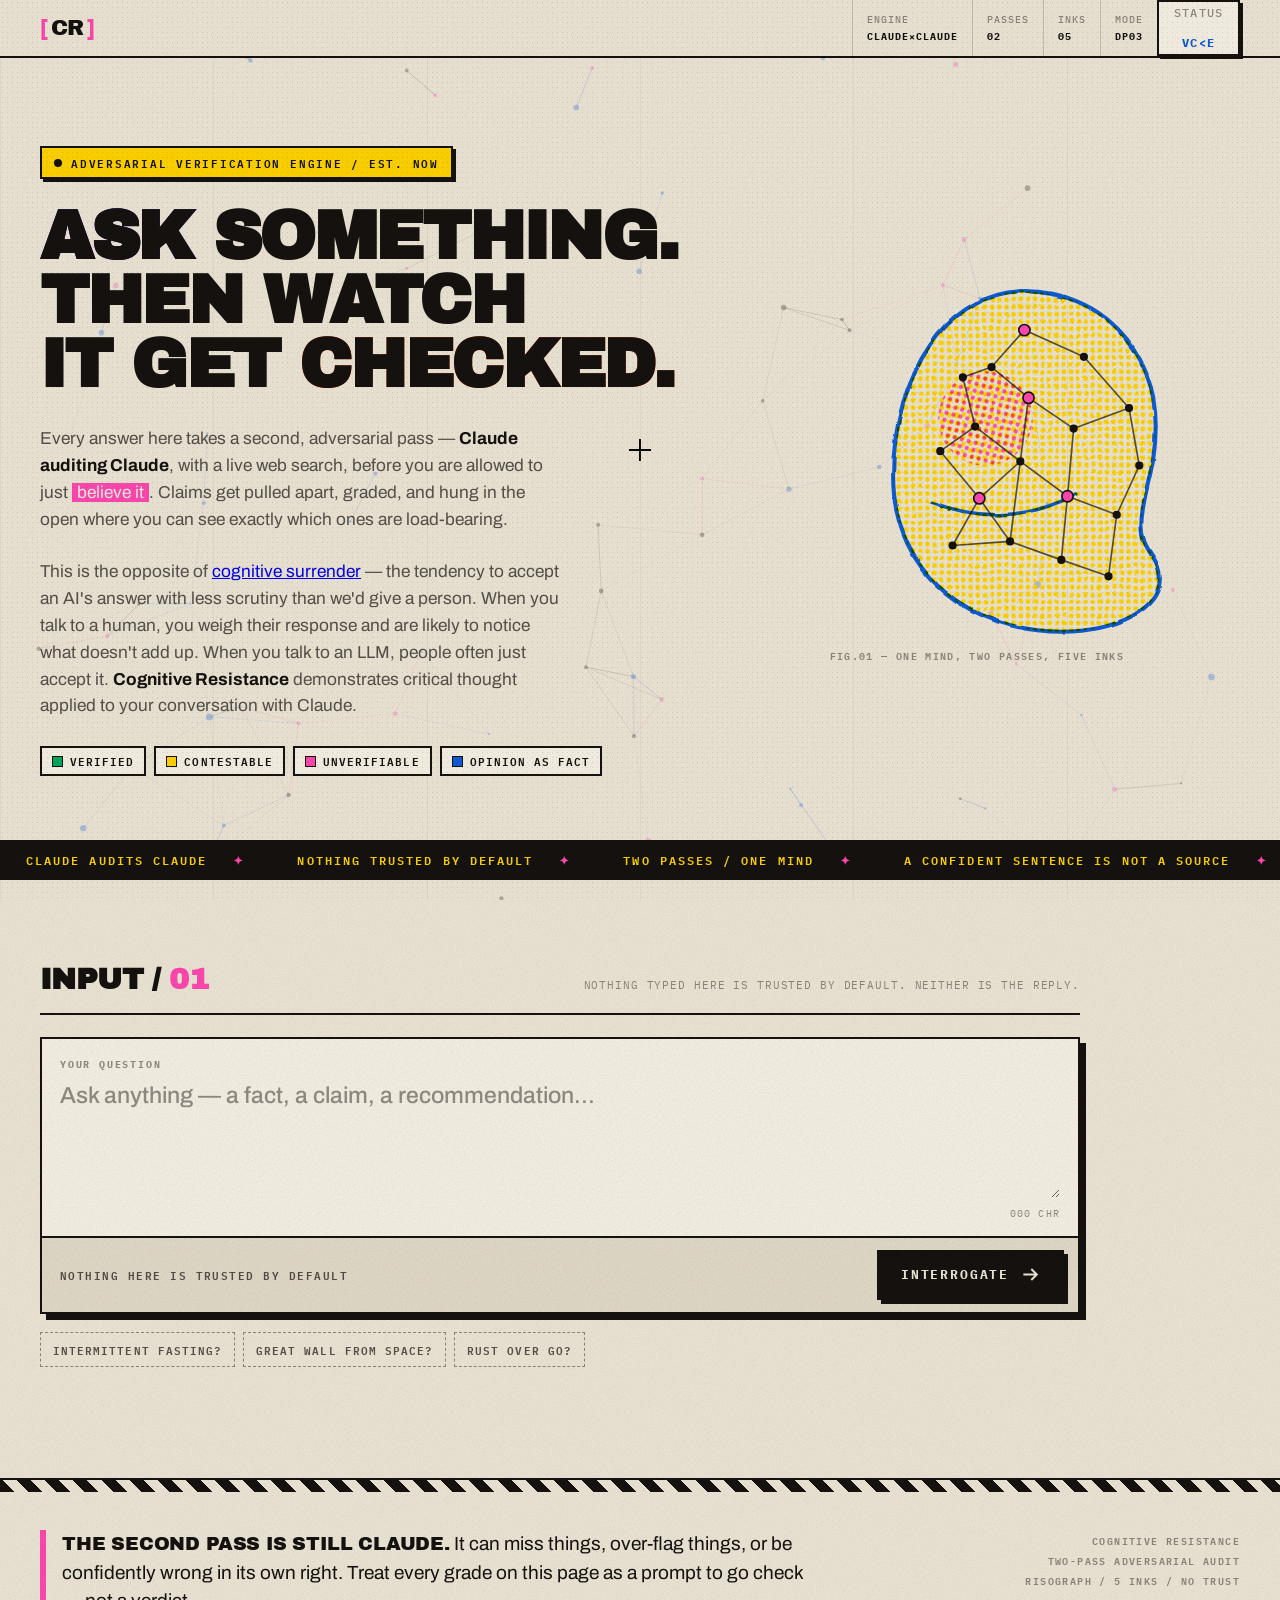
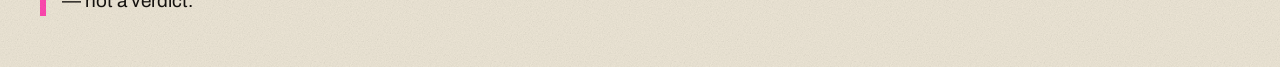
==== commit 87a0557b: "change page text to link cognitive surrender paper" ====
--- a/cognitive-resistance.html
+++ b/cognitive-resistance.html
@@ -101,6 +101,15 @@
         <b>Claude auditing Claude</b>, with a live web search, before you are allowed to
         just <em>believe it</em>. Claims get pulled apart, graded, and hung in the open
         where you can see exactly which ones are load-bearing.
+      </p>
+
+      <p class="lede" data-reveal>
+        This is the opposite of <a href="https://papers.ssrn.com/sol3/papers.cfm?abstract_id=6097646" target="_blank" rel="noopener">cognitive surrender</a> —
+        the tendency to accept an AI's answer with less scrutiny than we'd give a person.
+        When you talk to a human, you weigh their response and are likely to notice
+        what doesn't add up. When you talk to an LLM, people often just accept it.
+        <b>Cognitive Resistance</b> demonstrates critical thought applied to your
+        conversation with Claude.
       </p>
 
       <ul class="tier-key" data-reveal>
